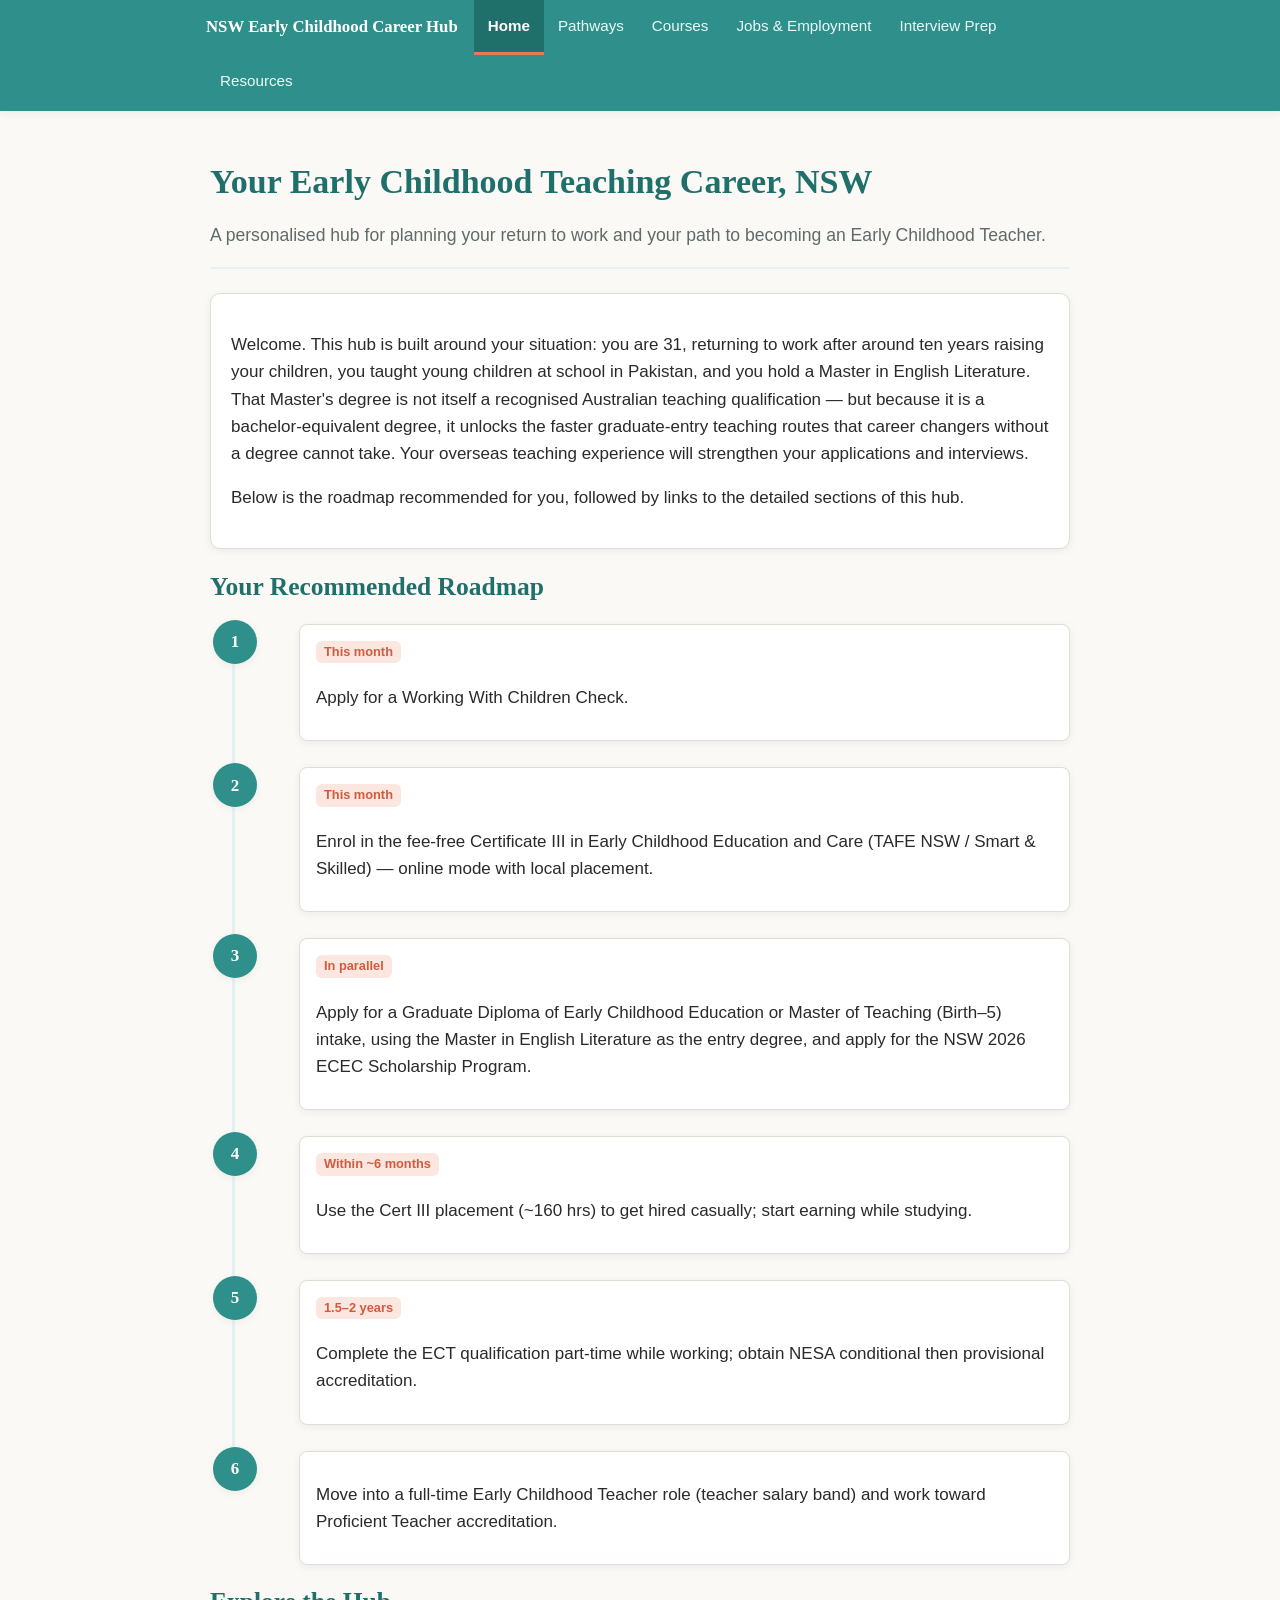
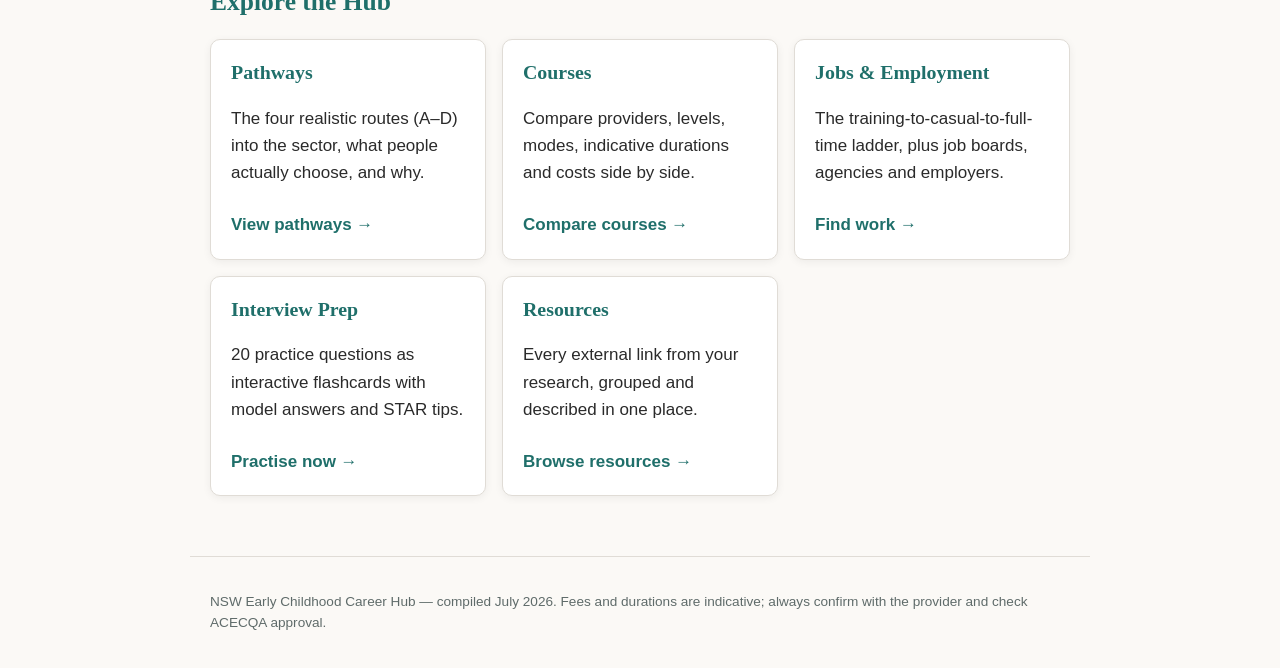
==== index.html @ eee8180d "NSW Early Childhood Career Hub: wiki-style static site, research content, and plan Co-Authored-By: C" ====
<!DOCTYPE html>
<html lang="en">
<head>
<meta charset="UTF-8">
<meta name="viewport" content="width=device-width, initial-scale=1.0">
<title>NSW Early Childhood Career Hub</title>
<link rel="stylesheet" href="styles.css">
</head>
<body>
<nav class="site-nav">
  <div class="nav-inner">
    <a class="brand" href="index.html">NSW Early Childhood Career Hub</a>
    <a class="nav-link active" href="index.html">Home</a>
    <a class="nav-link" href="pathways.html">Pathways</a>
    <a class="nav-link" href="courses.html">Courses</a>
    <a class="nav-link" href="jobs.html">Jobs &amp; Employment</a>
    <a class="nav-link" href="interview.html">Interview Prep</a>
    <a class="nav-link" href="resources.html">Resources</a>
  </div>
</nav>

<main>
  <div class="page-header">
    <h1>Your Early Childhood Teaching Career, NSW</h1>
    <p class="lead">A personalised hub for planning your return to work and your path to becoming an Early Childhood Teacher.</p>
  </div>

  <div class="card">
    <p>Welcome. This hub is built around your situation: you are 31, returning to work after around ten years raising your children, you taught young children at school in Pakistan, and you hold a Master in English Literature. That Master's degree is not itself a recognised Australian teaching qualification &mdash; but because it is a bachelor-equivalent degree, it unlocks the faster graduate-entry teaching routes that career changers without a degree cannot take. Your overseas teaching experience will strengthen your applications and interviews.</p>
    <p>Below is the roadmap recommended for you, followed by links to the detailed sections of this hub.</p>
  </div>

  <h2>Your Recommended Roadmap</h2>
  <ol class="timeline">
    <li>
      <span class="step-num">1</span>
      <div class="step-body">
        <span class="step-when">This month</span>
        <p>Apply for a Working With Children Check.</p>
      </div>
    </li>
    <li>
      <span class="step-num">2</span>
      <div class="step-body">
        <span class="step-when">This month</span>
        <p>Enrol in the fee-free Certificate III in Early Childhood Education and Care (TAFE NSW / Smart &amp; Skilled) &mdash; online mode with local placement.</p>
      </div>
    </li>
    <li>
      <span class="step-num">3</span>
      <div class="step-body">
        <span class="step-when">In parallel</span>
        <p>Apply for a Graduate Diploma of Early Childhood Education or Master of Teaching (Birth&ndash;5) intake, using the Master in English Literature as the entry degree, and apply for the NSW 2026 ECEC Scholarship Program.</p>
      </div>
    </li>
    <li>
      <span class="step-num">4</span>
      <div class="step-body">
        <span class="step-when">Within ~6 months</span>
        <p>Use the Cert III placement (~160 hrs) to get hired casually; start earning while studying.</p>
      </div>
    </li>
    <li>
      <span class="step-num">5</span>
      <div class="step-body">
        <span class="step-when">1.5&ndash;2 years</span>
        <p>Complete the ECT qualification part-time while working; obtain NESA conditional then provisional accreditation.</p>
      </div>
    </li>
    <li>
      <span class="step-num">6</span>
      <div class="step-body">
        <p>Move into a full-time Early Childhood Teacher role (teacher salary band) and work toward Proficient Teacher accreditation.</p>
      </div>
    </li>
  </ol>

  <h2>Explore the Hub</h2>
  <div class="grid">
    <div class="card">
      <h3>Pathways</h3>
      <p>The four realistic routes (A&ndash;D) into the sector, what people actually choose, and why.</p>
      <a class="card-link" href="pathways.html">View pathways &rarr;</a>
    </div>
    <div class="card">
      <h3>Courses</h3>
      <p>Compare providers, levels, modes, indicative durations and costs side by side.</p>
      <a class="card-link" href="courses.html">Compare courses &rarr;</a>
    </div>
    <div class="card">
      <h3>Jobs &amp; Employment</h3>
      <p>The training-to-casual-to-full-time ladder, plus job boards, agencies and employers.</p>
      <a class="card-link" href="jobs.html">Find work &rarr;</a>
    </div>
    <div class="card">
      <h3>Interview Prep</h3>
      <p>20 practice questions as interactive flashcards with model answers and STAR tips.</p>
      <a class="card-link" href="interview.html">Practise now &rarr;</a>
    </div>
    <div class="card">
      <h3>Resources</h3>
      <p>Every external link from your research, grouped and described in one place.</p>
      <a class="card-link" href="resources.html">Browse resources &rarr;</a>
    </div>
  </div>
</main>

<footer class="site-footer">
  <p>NSW Early Childhood Career Hub &mdash; compiled July 2026. Fees and durations are indicative; always confirm with the provider and check ACECQA approval.</p>
</footer>
</body>
</html>
---- styles.css ----
/* NSW Early Childhood Career Hub — shared styles */
:root {
  --teal: #2f8f8a;
  --teal-dark: #1f6f6a;
  --teal-soft: #e3f2f1;
  --coral: #e8785a;
  --coral-dark: #cf5c3f;
  --coral-soft: #fbe6e0;
  --ink: #2a2a2a;
  --muted: #5f6b6a;
  --bg: #fbf9f6;
  --card: #ffffff;
  --border: #e0dcd6;
  --shadow: 0 2px 8px rgba(0,0,0,0.06);
}

* { box-sizing: border-box; }

body {
  margin: 0;
  background: var(--bg);
  color: var(--ink);
  font-family: -apple-system, "Segoe UI", Roboto, Helvetica, Arial, sans-serif;
  line-height: 1.6;
  font-size: 17px;
}

h1, h2, h3, h4 {
  font-family: Georgia, "Times New Roman", serif;
  color: var(--teal-dark);
  line-height: 1.25;
}

a { color: var(--teal-dark); }
a:hover { color: var(--coral-dark); }

/* Navigation */
.site-nav {
  background: var(--teal);
  box-shadow: var(--shadow);
  position: sticky;
  top: 0;
  z-index: 100;
}
.site-nav .nav-inner {
  max-width: 900px;
  margin: 0 auto;
  display: flex;
  flex-wrap: wrap;
  align-items: center;
  padding: 0 16px;
}
.site-nav .brand {
  color: #fff;
  font-family: Georgia, serif;
  font-weight: bold;
  font-size: 1.05rem;
  padding: 12px 16px 12px 0;
  text-decoration: none;
}
.site-nav a.nav-link {
  color: #eafbfa;
  text-decoration: none;
  padding: 14px 14px;
  font-size: 0.95rem;
  border-bottom: 3px solid transparent;
}
.site-nav a.nav-link:hover { background: var(--teal-dark); color: #fff; }
.site-nav a.nav-link.active {
  color: #fff;
  font-weight: 600;
  border-bottom: 3px solid var(--coral);
  background: var(--teal-dark);
}

/* Layout */
main {
  max-width: 900px;
  margin: 0 auto;
  padding: 28px 20px 60px;
}
.page-header {
  border-bottom: 2px solid var(--teal-soft);
  margin-bottom: 24px;
}
.page-header h1 { margin-bottom: 6px; }
.lead { font-size: 1.1rem; color: var(--muted); }

.card {
  background: var(--card);
  border: 1px solid var(--border);
  border-radius: 10px;
  padding: 20px;
  box-shadow: var(--shadow);
  margin-bottom: 18px;
}

.grid {
  display: grid;
  grid-template-columns: repeat(auto-fill, minmax(240px, 1fr));
  gap: 16px;
}
.grid .card { margin-bottom: 0; }
.grid .card h3 { margin-top: 0; }
.grid .card a.card-link {
  display: inline-block;
  margin-top: 8px;
  font-weight: 600;
  text-decoration: none;
}

/* Panels */
.panel {
  border-radius: 10px;
  padding: 18px 20px;
  margin-bottom: 22px;
}
.panel-teal { background: var(--teal-soft); border-left: 5px solid var(--teal); }
.panel-coral { background: var(--coral-soft); border-left: 5px solid var(--coral); }
.panel h2, .panel h3 { margin-top: 0; }

.note-banner {
  background: var(--coral-soft);
  border: 1px solid var(--coral);
  border-radius: 8px;
  padding: 12px 16px;
  font-size: 0.95rem;
  margin-bottom: 22px;
}

.tag {
  display: inline-block;
  background: var(--teal-soft);
  color: var(--teal-dark);
  border-radius: 999px;
  padding: 2px 10px;
  font-size: 0.8rem;
  font-weight: 600;
  margin-right: 6px;
}
.verify {
  background: #fff3cd;
  color: #7a5c00;
  border: 1px dashed #d9ad2b;
  padding: 1px 6px;
  border-radius: 4px;
  font-size: 0.85rem;
}

/* Timeline / roadmap */
.timeline { list-style: none; padding: 0; margin: 0; }
.timeline li {
  position: relative;
  padding: 0 0 26px 64px;
  border-left: 3px solid var(--teal-soft);
  margin-left: 22px;
}
.timeline li:last-child { border-left: 3px solid transparent; padding-bottom: 0; }
.timeline .step-num {
  position: absolute;
  left: -22px;
  top: -4px;
  width: 44px;
  height: 44px;
  background: var(--teal);
  color: #fff;
  border-radius: 50%;
  display: flex;
  align-items: center;
  justify-content: center;
  font-weight: bold;
  font-family: Georgia, serif;
  box-shadow: var(--shadow);
}
.timeline .step-when {
  display: inline-block;
  background: var(--coral-soft);
  color: var(--coral-dark);
  font-size: 0.8rem;
  font-weight: 600;
  border-radius: 6px;
  padding: 1px 8px;
  margin-bottom: 4px;
}
.timeline .step-body { background: var(--card); border:1px solid var(--border); border-radius:8px; padding: 12px 16px; box-shadow: var(--shadow); }

/* Stepper */
.stepper { counter-reset: step; list-style: none; padding: 0; }
.stepper li {
  position: relative;
  padding: 14px 16px 14px 58px;
  background: var(--card);
  border: 1px solid var(--border);
  border-radius: 8px;
  margin-bottom: 12px;
  box-shadow: var(--shadow);
}
.stepper li::before {
  counter-increment: step;
  content: counter(step);
  position: absolute;
  left: 14px;
  top: 14px;
  width: 30px; height: 30px;
  background: var(--coral);
  color: #fff;
  border-radius: 50%;
  display: flex; align-items: center; justify-content: center;
  font-weight: bold;
}

/* Accordion / details */
details.acc {
  background: var(--card);
  border: 1px solid var(--border);
  border-radius: 10px;
  margin-bottom: 14px;
  box-shadow: var(--shadow);
  overflow: hidden;
}
details.acc > summary {
  cursor: pointer;
  padding: 16px 20px;
  font-family: Georgia, serif;
  font-size: 1.1rem;
  color: var(--teal-dark);
  font-weight: bold;
  background: var(--teal-soft);
  list-style: none;
}
details.acc > summary::-webkit-details-marker { display: none; }
details.acc > summary::after { content: " ▸"; color: var(--coral); }
details.acc[open] > summary::after { content: " ▾"; }
details.acc .acc-body { padding: 16px 20px; }
details.acc dl { margin: 0; }
details.acc dt { font-weight: 700; color: var(--muted); margin-top: 8px; }
details.acc dd { margin: 0 0 4px 0; }

/* Tables */
.table-wrap { overflow-x: auto; }
table.compare {
  width: 100%;
  border-collapse: collapse;
  background: var(--card);
  box-shadow: var(--shadow);
  border-radius: 8px;
  overflow: hidden;
  font-size: 0.95rem;
}
table.compare th, table.compare td {
  border: 1px solid var(--border);
  padding: 10px 12px;
  text-align: left;
  vertical-align: top;
}
table.compare thead th {
  background: var(--teal);
  color: #fff;
  font-family: Georgia, serif;
}
table.compare tbody tr:nth-child(even) { background: #f7fbfb; }

/* Link cards list */
.link-list { list-style: none; padding: 0; }
.link-list li {
  background: var(--card);
  border: 1px solid var(--border);
  border-left: 4px solid var(--teal);
  border-radius: 8px;
  padding: 12px 16px;
  margin-bottom: 10px;
  box-shadow: var(--shadow);
}
.link-list li a { font-weight: 600; word-break: break-word; }
.link-list li .desc { display: block; color: var(--muted); font-size: 0.92rem; margin-top: 2px; }

.group-title { border-bottom: 2px solid var(--coral-soft); padding-bottom: 4px; }

/* Interview flashcards */
.filters { margin: 14px 0; display: flex; flex-wrap: wrap; gap: 8px; }
.filters button, .controls button {
  border: 1px solid var(--teal);
  background: #fff;
  color: var(--teal-dark);
  border-radius: 999px;
  padding: 7px 16px;
  cursor: pointer;
  font-size: 0.9rem;
  font-weight: 600;
}
.filters button:hover, .controls button:hover { background: var(--teal-soft); }
.filters button.active { background: var(--teal); color: #fff; }

.flashcard {
  background: var(--card);
  border: 1px solid var(--border);
  border-radius: 12px;
  padding: 24px;
  box-shadow: var(--shadow);
  min-height: 180px;
}
.flashcard .cat-tag {
  display: inline-block;
  background: var(--coral-soft);
  color: var(--coral-dark);
  border-radius: 999px;
  padding: 3px 12px;
  font-size: 0.8rem;
  font-weight: 700;
  margin-bottom: 12px;
}
.flashcard .question { font-size: 1.25rem; font-family: Georgia, serif; color: var(--ink); margin: 0 0 16px; }
.flashcard .answer {
  background: var(--teal-soft);
  border-left: 4px solid var(--teal);
  border-radius: 8px;
  padding: 14px 16px;
  margin-top: 8px;
}
.flashcard .answer .framework { font-weight: 700; color: var(--teal-dark); }
.flashcard .star-tip {
  background: var(--coral-soft);
  border-left: 4px solid var(--coral);
  border-radius: 8px;
  padding: 10px 14px;
  margin-top: 10px;
  font-size: 0.95rem;
}
.controls {
  display: flex;
  align-items: center;
  justify-content: space-between;
  gap: 10px;
  margin-top: 16px;
  flex-wrap: wrap;
}
.controls .counter { font-weight: 600; color: var(--muted); }
.btn-reveal {
  background: var(--coral);
  color: #fff;
  border: none;
  border-radius: 8px;
  padding: 10px 18px;
  cursor: pointer;
  font-weight: 600;
  font-size: 0.95rem;
}
.btn-reveal:hover { background: var(--coral-dark); }

footer.site-footer {
  max-width: 900px;
  margin: 0 auto;
  padding: 20px;
  color: var(--muted);
  font-size: 0.85rem;
  border-top: 1px solid var(--border);
}

@media (max-width: 640px) {
  body { font-size: 16px; }
  .site-nav .nav-inner { padding: 0 8px; }
  .site-nav a.nav-link { padding: 10px 10px; }
  .timeline li { padding-left: 48px; }
}
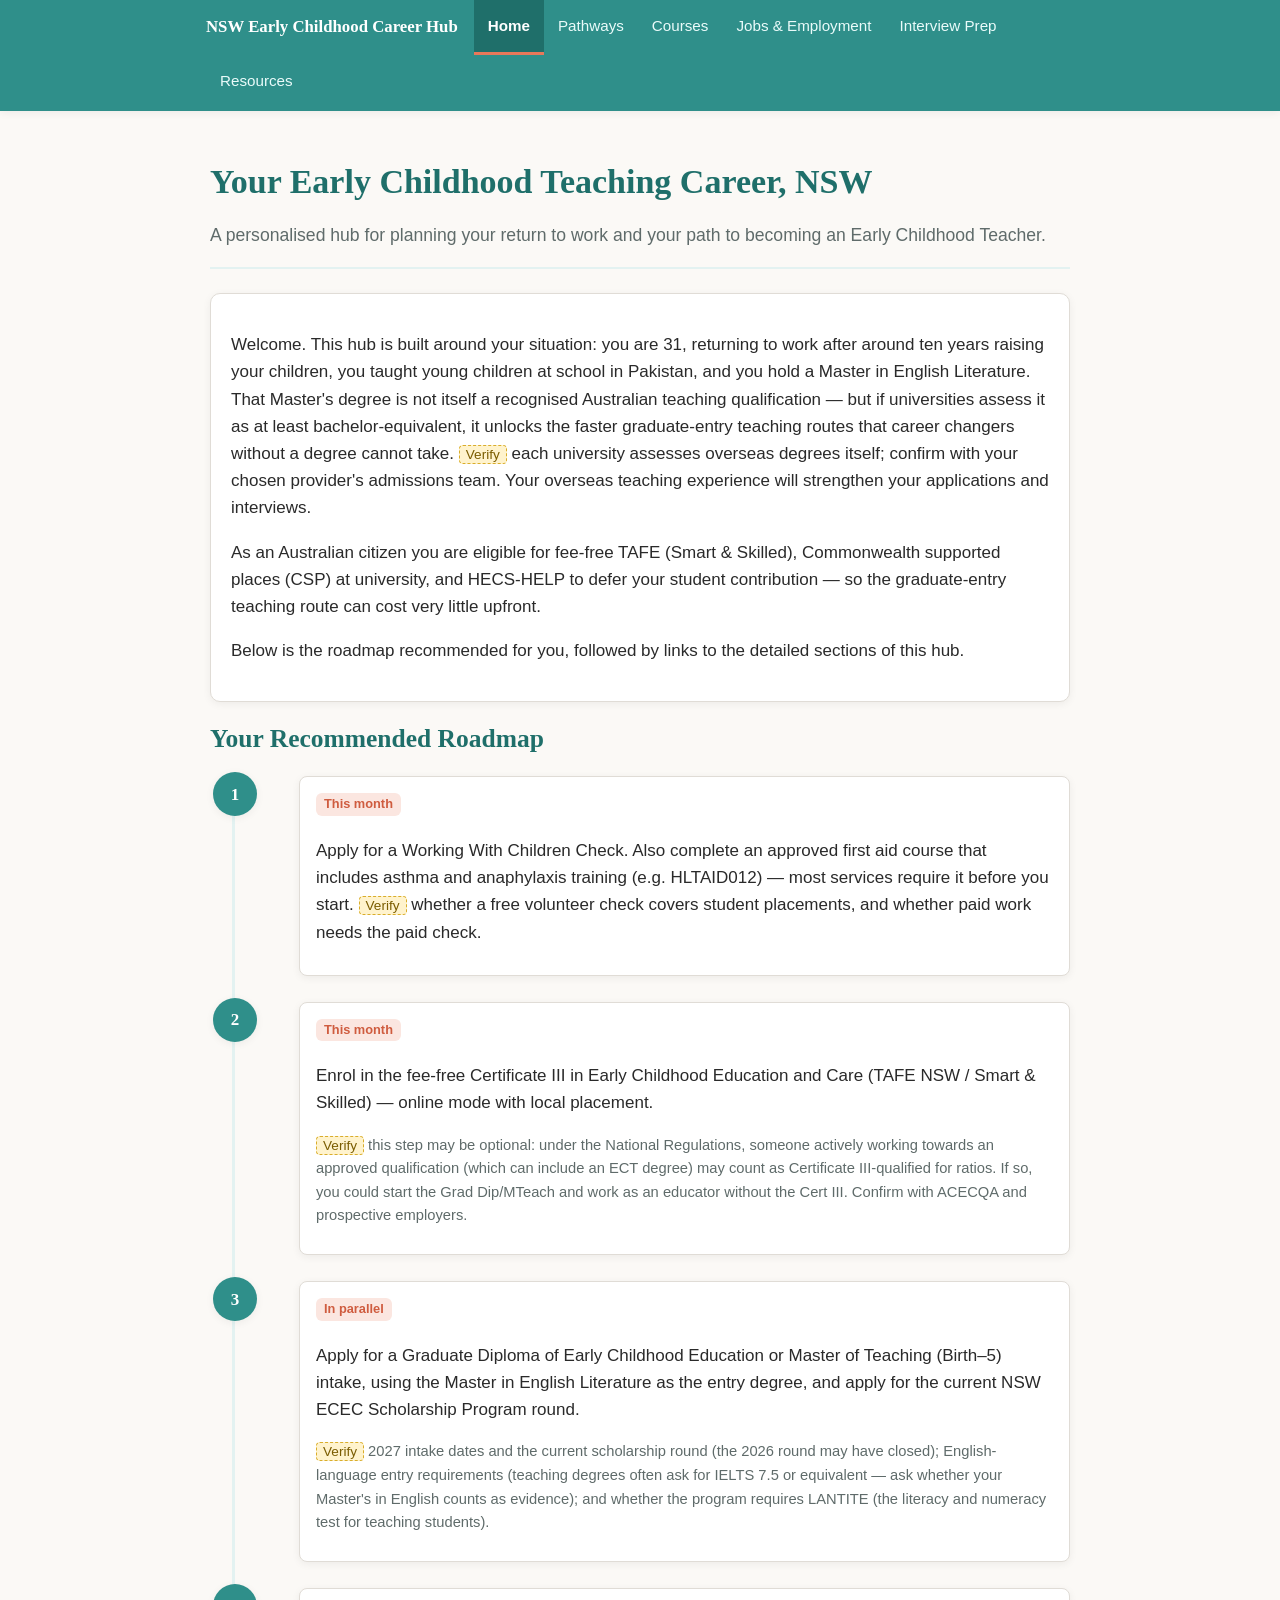
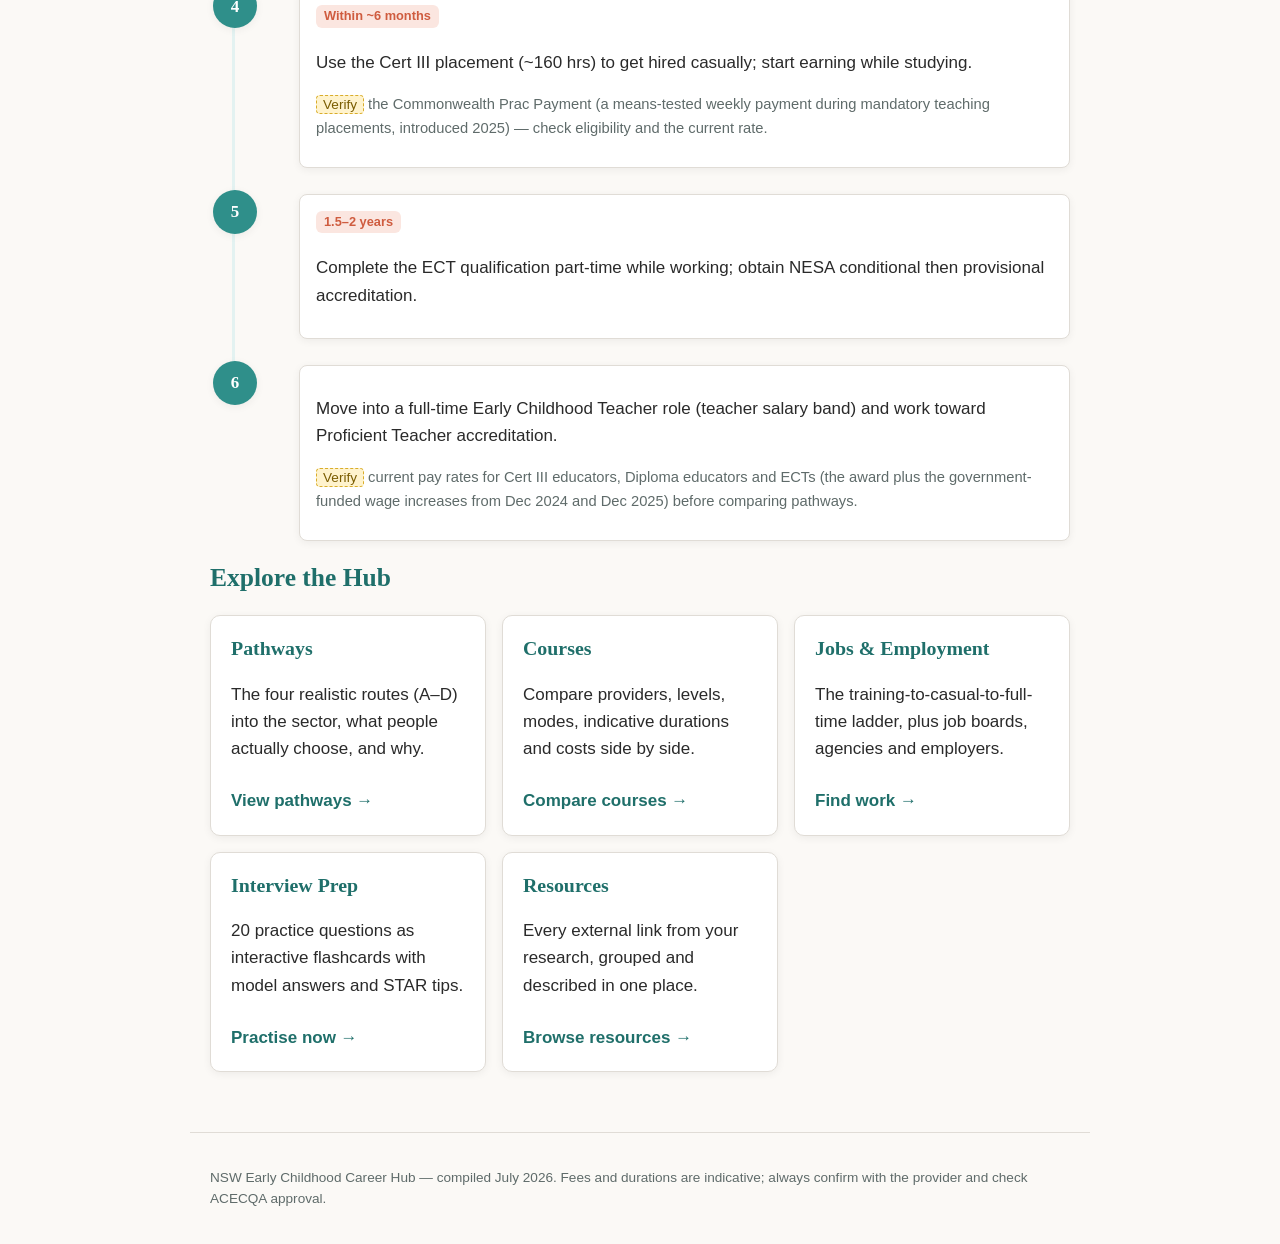
==== commit 3dd02ca8: "Add citizenship eligibility, fix factual inconsistencies, flag items needing verification Co-Authore" ====
--- a/index.html
+++ b/index.html
@@ -26,7 +26,8 @@
   </div>
 
   <div class="card">
-    <p>Welcome. This hub is built around your situation: you are 31, returning to work after around ten years raising your children, you taught young children at school in Pakistan, and you hold a Master in English Literature. That Master's degree is not itself a recognised Australian teaching qualification &mdash; but because it is a bachelor-equivalent degree, it unlocks the faster graduate-entry teaching routes that career changers without a degree cannot take. Your overseas teaching experience will strengthen your applications and interviews.</p>
+    <p>Welcome. This hub is built around your situation: you are 31, returning to work after around ten years raising your children, you taught young children at school in Pakistan, and you hold a Master in English Literature. That Master's degree is not itself a recognised Australian teaching qualification &mdash; but if universities assess it as at least bachelor-equivalent, it unlocks the faster graduate-entry teaching routes that career changers without a degree cannot take. <span class="verify">Verify</span> each university assesses overseas degrees itself; confirm with your chosen provider's admissions team. Your overseas teaching experience will strengthen your applications and interviews.</p>
+    <p>As an Australian citizen you are eligible for fee-free TAFE (Smart &amp; Skilled), Commonwealth supported places (CSP) at university, and HECS-HELP to defer your student contribution &mdash; so the graduate-entry teaching route can cost very little upfront.</p>
     <p>Below is the roadmap recommended for you, followed by links to the detailed sections of this hub.</p>
   </div>
 
@@ -36,7 +37,7 @@
       <span class="step-num">1</span>
       <div class="step-body">
         <span class="step-when">This month</span>
-        <p>Apply for a Working With Children Check.</p>
+        <p>Apply for a Working With Children Check. Also complete an approved first aid course that includes asthma and anaphylaxis training (e.g. HLTAID012) &mdash; most services require it before you start. <span class="verify">Verify</span> whether a free volunteer check covers student placements, and whether paid work needs the paid check.</p>
       </div>
     </li>
     <li>
@@ -44,13 +45,15 @@
       <div class="step-body">
         <span class="step-when">This month</span>
         <p>Enrol in the fee-free Certificate III in Early Childhood Education and Care (TAFE NSW / Smart &amp; Skilled) &mdash; online mode with local placement.</p>
+        <p class="verify-note"><span class="verify">Verify</span> this step may be optional: under the National Regulations, someone actively working towards an approved qualification (which can include an ECT degree) may count as Certificate III-qualified for ratios. If so, you could start the Grad Dip/MTeach and work as an educator without the Cert III. Confirm with ACECQA and prospective employers.</p>
       </div>
     </li>
     <li>
       <span class="step-num">3</span>
       <div class="step-body">
         <span class="step-when">In parallel</span>
-        <p>Apply for a Graduate Diploma of Early Childhood Education or Master of Teaching (Birth&ndash;5) intake, using the Master in English Literature as the entry degree, and apply for the NSW 2026 ECEC Scholarship Program.</p>
+        <p>Apply for a Graduate Diploma of Early Childhood Education or Master of Teaching (Birth&ndash;5) intake, using the Master in English Literature as the entry degree, and apply for the current NSW ECEC Scholarship Program round.</p>
+        <p class="verify-note"><span class="verify">Verify</span> 2027 intake dates and the current scholarship round (the 2026 round may have closed); English-language entry requirements (teaching degrees often ask for IELTS 7.5 or equivalent &mdash; ask whether your Master's in English counts as evidence); and whether the program requires LANTITE (the literacy and numeracy test for teaching students).</p>
       </div>
     </li>
     <li>
@@ -58,6 +61,7 @@
       <div class="step-body">
         <span class="step-when">Within ~6 months</span>
         <p>Use the Cert III placement (~160 hrs) to get hired casually; start earning while studying.</p>
+        <p class="verify-note"><span class="verify">Verify</span> the Commonwealth Prac Payment (a means-tested weekly payment during mandatory teaching placements, introduced 2025) &mdash; check eligibility and the current rate.</p>
       </div>
     </li>
     <li>
@@ -71,6 +75,7 @@
       <span class="step-num">6</span>
       <div class="step-body">
         <p>Move into a full-time Early Childhood Teacher role (teacher salary band) and work toward Proficient Teacher accreditation.</p>
+        <p class="verify-note"><span class="verify">Verify</span> current pay rates for Cert III educators, Diploma educators and ECTs (the award plus the government-funded wage increases from Dec 2024 and Dec 2025) before comparing pathways.</p>
       </div>
     </li>
   </ol>
--- a/styles.css
+++ b/styles.css
@@ -138,6 +138,7 @@
   font-weight: 600;
   margin-right: 6px;
 }
+.verify-note { font-size: 0.92rem; color: var(--muted); }
 .verify {
   background: #fff3cd;
   color: #7a5c00;
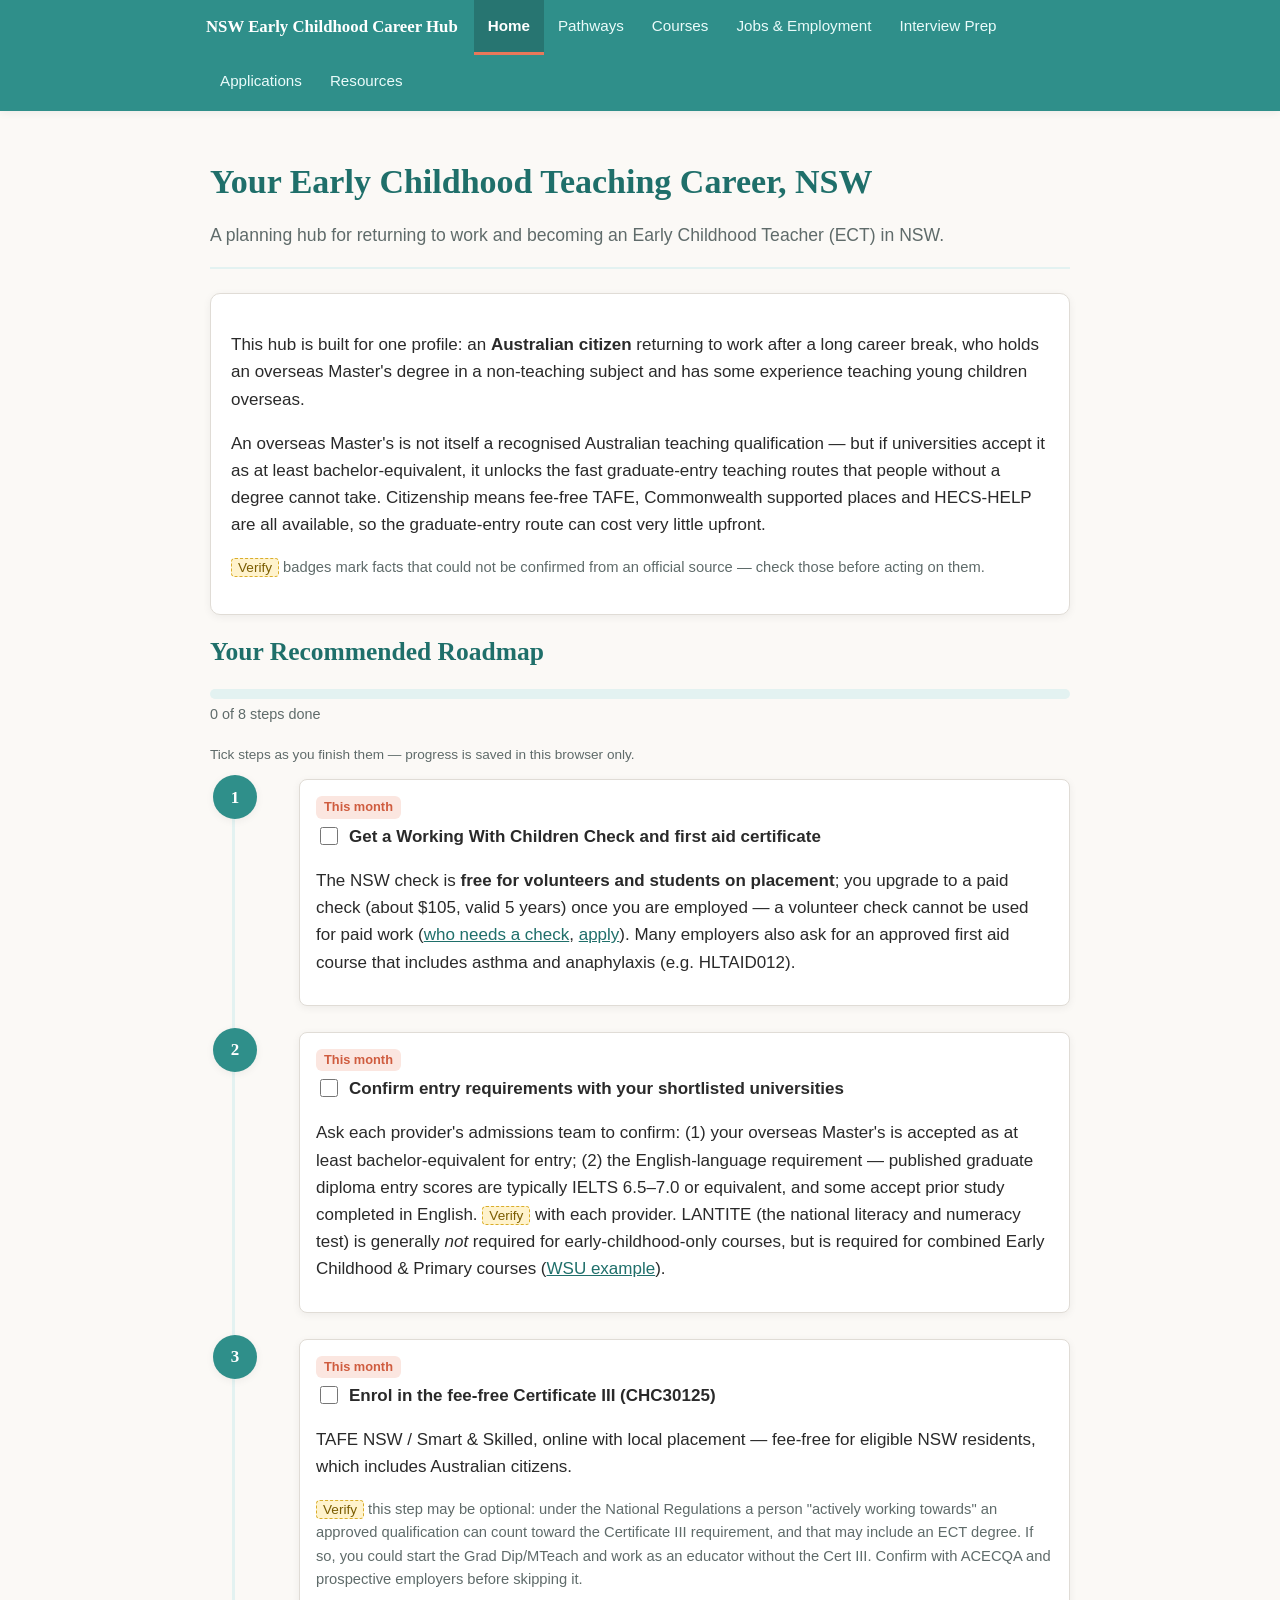
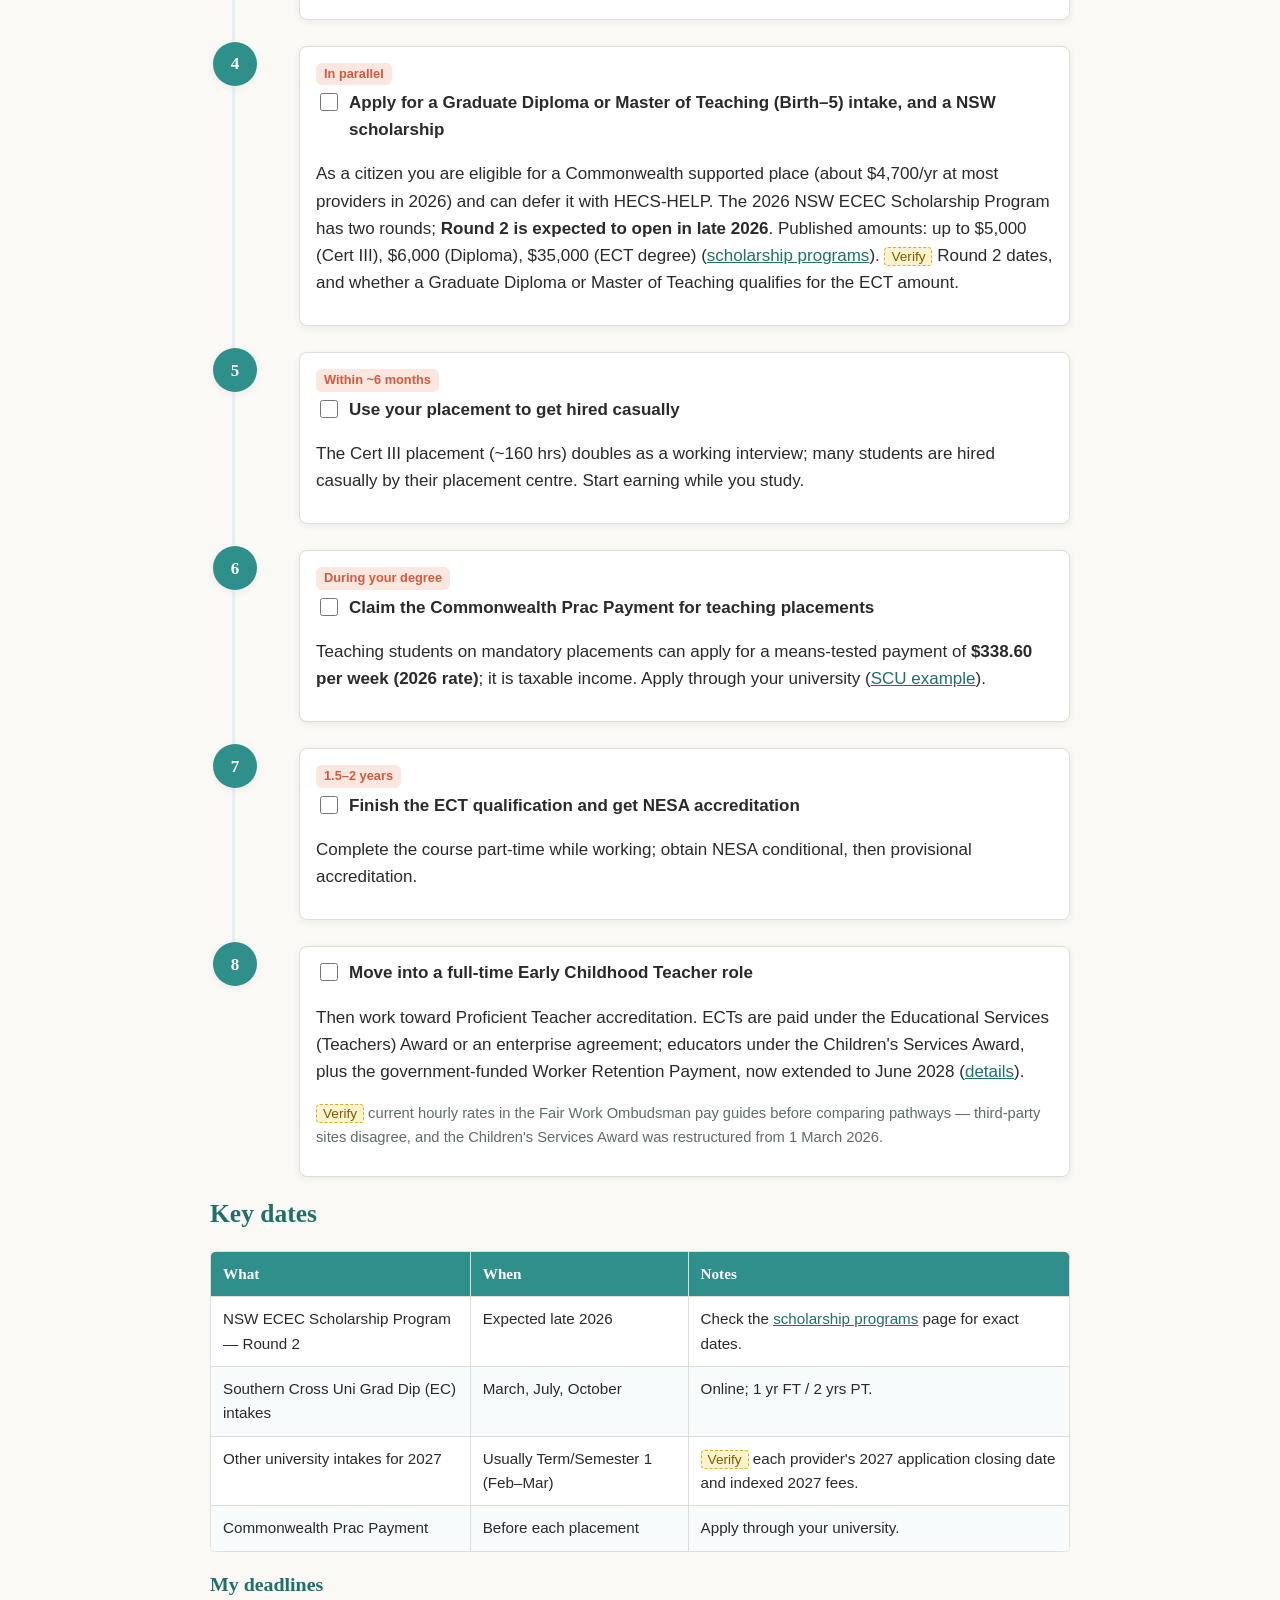
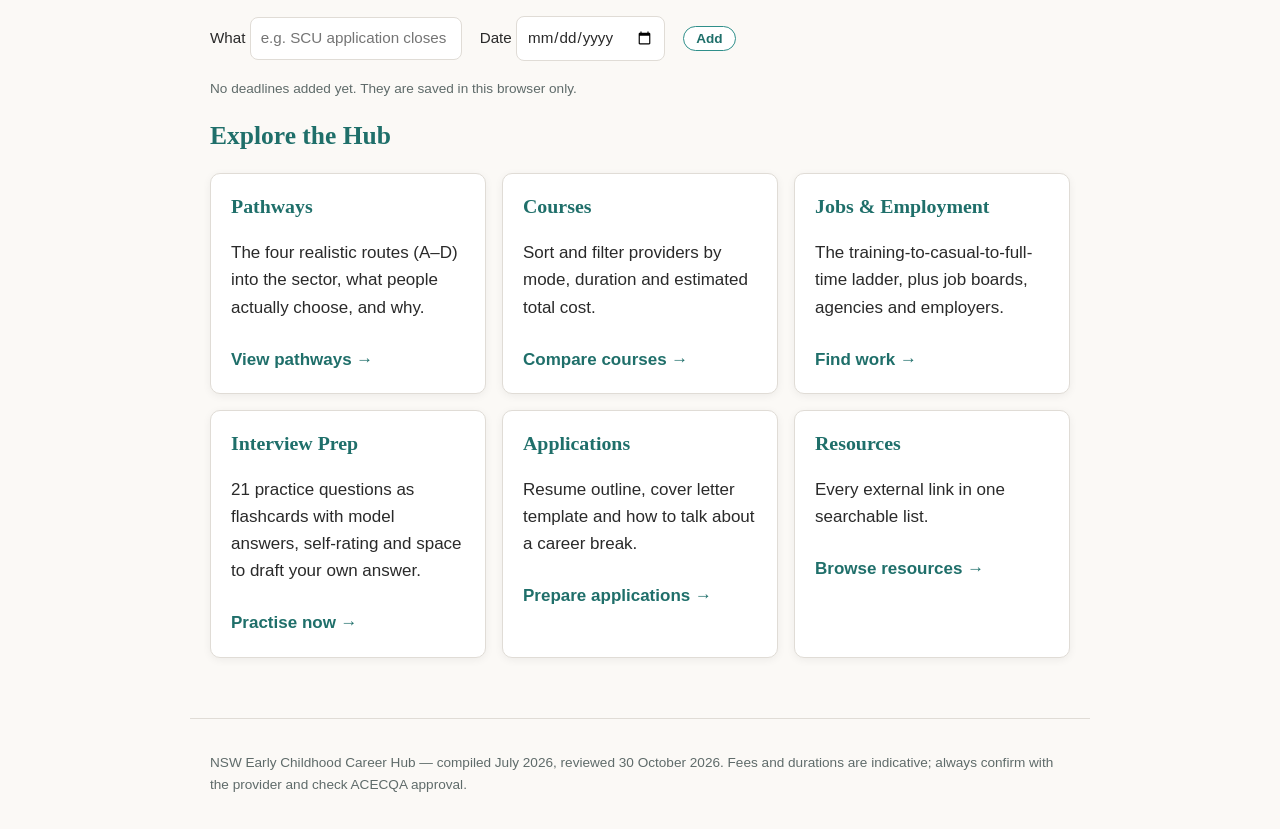
==== commit a5a7fb38: "Verify flagged facts, de-personalise, add checklist/deadlines/sorting/interview rating/applications " ====
--- a/index.html
+++ b/index.html
@@ -4,81 +4,131 @@
 <meta charset="UTF-8">
 <meta name="viewport" content="width=device-width, initial-scale=1.0">
 <title>NSW Early Childhood Career Hub</title>
+<meta name="description" content="Step-by-step roadmap into early childhood teaching in NSW for a graduate returning to work.">
 <link rel="stylesheet" href="styles.css">
 </head>
 <body>
-<nav class="site-nav">
+<a class="skip-link" href="#main">Skip to content</a>
+<nav class="site-nav" aria-label="Main">
   <div class="nav-inner">
     <a class="brand" href="index.html">NSW Early Childhood Career Hub</a>
-    <a class="nav-link active" href="index.html">Home</a>
+    <a class="nav-link active" aria-current="page" href="index.html">Home</a>
     <a class="nav-link" href="pathways.html">Pathways</a>
     <a class="nav-link" href="courses.html">Courses</a>
     <a class="nav-link" href="jobs.html">Jobs &amp; Employment</a>
     <a class="nav-link" href="interview.html">Interview Prep</a>
+    <a class="nav-link" href="applications.html">Applications</a>
     <a class="nav-link" href="resources.html">Resources</a>
   </div>
 </nav>
 
-<main>
+<main id="main">
   <div class="page-header">
     <h1>Your Early Childhood Teaching Career, NSW</h1>
-    <p class="lead">A personalised hub for planning your return to work and your path to becoming an Early Childhood Teacher.</p>
+    <p class="lead">A planning hub for returning to work and becoming an Early Childhood Teacher (ECT) in NSW.</p>
   </div>
 
   <div class="card">
-    <p>Welcome. This hub is built around your situation: you are 31, returning to work after around ten years raising your children, you taught young children at school in Pakistan, and you hold a Master in English Literature. That Master's degree is not itself a recognised Australian teaching qualification &mdash; but if universities assess it as at least bachelor-equivalent, it unlocks the faster graduate-entry teaching routes that career changers without a degree cannot take. <span class="verify">Verify</span> each university assesses overseas degrees itself; confirm with your chosen provider's admissions team. Your overseas teaching experience will strengthen your applications and interviews.</p>
-    <p>As an Australian citizen you are eligible for fee-free TAFE (Smart &amp; Skilled), Commonwealth supported places (CSP) at university, and HECS-HELP to defer your student contribution &mdash; so the graduate-entry teaching route can cost very little upfront.</p>
-    <p>Below is the roadmap recommended for you, followed by links to the detailed sections of this hub.</p>
+    <p>This hub is built for one profile: an <strong>Australian citizen</strong> returning to work after a long career break, who holds an overseas Master's degree in a non-teaching subject and has some experience teaching young children overseas.</p>
+    <p>An overseas Master's is not itself a recognised Australian teaching qualification &mdash; but if universities accept it as at least bachelor-equivalent, it unlocks the fast graduate-entry teaching routes that people without a degree cannot take. Citizenship means fee-free TAFE, Commonwealth supported places and HECS-HELP are all available, so the graduate-entry route can cost very little upfront.</p>
+    <p class="verify-note"><span class="verify">Verify</span> badges mark facts that could not be confirmed from an official source &mdash; check those before acting on them.</p>
   </div>
 
   <h2>Your Recommended Roadmap</h2>
+  <div class="progress no-print">
+    <div class="progress-bar" role="presentation"><span id="progressBar"></span></div>
+    <div class="progress-label" id="progressLabel" aria-live="polite"></div>
+  </div>
+  <p class="kbd-hint no-print">Tick steps as you finish them &mdash; progress is saved in this browser only.</p>
   <ol class="timeline">
     <li>
       <span class="step-num">1</span>
       <div class="step-body">
         <span class="step-when">This month</span>
-        <p>Apply for a Working With Children Check. Also complete an approved first aid course that includes asthma and anaphylaxis training (e.g. HLTAID012) &mdash; most services require it before you start. <span class="verify">Verify</span> whether a free volunteer check covers student placements, and whether paid work needs the paid check.</p>
+        <label class="step-check"><input type="checkbox" data-step="wwcc"><span>Get a Working With Children Check and first aid certificate</span></label>
+        <p>The NSW check is <strong>free for volunteers and students on placement</strong>; you upgrade to a paid check (about $105, valid 5 years) once you are employed &mdash; a volunteer check cannot be used for paid work (<a href="https://ocg.nsw.gov.au/working-children-check/who-needs-check">who needs a check</a>, <a href="https://www.service.nsw.gov.au/transaction/apply-working-children-check">apply</a>). Many employers also ask for an approved first aid course that includes asthma and anaphylaxis (e.g. HLTAID012).</p>
       </div>
     </li>
     <li>
       <span class="step-num">2</span>
       <div class="step-body">
         <span class="step-when">This month</span>
-        <p>Enrol in the fee-free Certificate III in Early Childhood Education and Care (TAFE NSW / Smart &amp; Skilled) &mdash; online mode with local placement.</p>
-        <p class="verify-note"><span class="verify">Verify</span> this step may be optional: under the National Regulations, someone actively working towards an approved qualification (which can include an ECT degree) may count as Certificate III-qualified for ratios. If so, you could start the Grad Dip/MTeach and work as an educator without the Cert III. Confirm with ACECQA and prospective employers.</p>
+        <label class="step-check"><input type="checkbox" data-step="entry"><span>Confirm entry requirements with your shortlisted universities</span></label>
+        <p>Ask each provider's admissions team to confirm: (1) your overseas Master's is accepted as at least bachelor-equivalent for entry; (2) the English-language requirement &mdash; published graduate diploma entry scores are typically IELTS 6.5&ndash;7.0 or equivalent, and some accept prior study completed in English. <span class="verify">Verify</span> with each provider. LANTITE (the national literacy and numeracy test) is generally <em>not</em> required for early-childhood-only courses, but is required for combined Early Childhood &amp; Primary courses (<a href="https://www.westernsydney.edu.au/schools/soed/special_requirements">WSU example</a>).</p>
       </div>
     </li>
     <li>
       <span class="step-num">3</span>
       <div class="step-body">
-        <span class="step-when">In parallel</span>
-        <p>Apply for a Graduate Diploma of Early Childhood Education or Master of Teaching (Birth&ndash;5) intake, using the Master in English Literature as the entry degree, and apply for the current NSW ECEC Scholarship Program round.</p>
-        <p class="verify-note"><span class="verify">Verify</span> 2027 intake dates and the current scholarship round (the 2026 round may have closed); English-language entry requirements (teaching degrees often ask for IELTS 7.5 or equivalent &mdash; ask whether your Master's in English counts as evidence); and whether the program requires LANTITE (the literacy and numeracy test for teaching students).</p>
+        <span class="step-when">This month</span>
+        <label class="step-check"><input type="checkbox" data-step="cert3"><span>Enrol in the fee-free Certificate III (CHC30125)</span></label>
+        <p>TAFE NSW / Smart &amp; Skilled, online with local placement &mdash; fee-free for eligible NSW residents, which includes Australian citizens.</p>
+        <p class="verify-note"><span class="verify">Verify</span> this step may be optional: under the National Regulations a person "actively working towards" an approved qualification can count toward the Certificate III requirement, and that may include an ECT degree. If so, you could start the Grad Dip/MTeach and work as an educator without the Cert III. Confirm with ACECQA and prospective employers before skipping it.</p>
       </div>
     </li>
     <li>
       <span class="step-num">4</span>
       <div class="step-body">
-        <span class="step-when">Within ~6 months</span>
-        <p>Use the Cert III placement (~160 hrs) to get hired casually; start earning while studying.</p>
-        <p class="verify-note"><span class="verify">Verify</span> the Commonwealth Prac Payment (a means-tested weekly payment during mandatory teaching placements, introduced 2025) &mdash; check eligibility and the current rate.</p>
+        <span class="step-when">In parallel</span>
+        <label class="step-check"><input type="checkbox" data-step="apply"><span>Apply for a Graduate Diploma or Master of Teaching (Birth&ndash;5) intake, and a NSW scholarship</span></label>
+        <p>As a citizen you are eligible for a Commonwealth supported place (about $4,700/yr at most providers in 2026) and can defer it with HECS-HELP. The 2026 NSW ECEC Scholarship Program has two rounds; <strong>Round 2 is expected to open in late 2026</strong>. Published amounts: up to $5,000 (Cert III), $6,000 (Diploma), $35,000 (ECT degree) (<a href="https://education.nsw.gov.au/early-childhood-education/initiatives/early-childhood-careers/available-supports">scholarship programs</a>). <span class="verify">Verify</span> Round 2 dates, and whether a Graduate Diploma or Master of Teaching qualifies for the ECT amount.</p>
       </div>
     </li>
     <li>
       <span class="step-num">5</span>
       <div class="step-body">
-        <span class="step-when">1.5&ndash;2 years</span>
-        <p>Complete the ECT qualification part-time while working; obtain NESA conditional then provisional accreditation.</p>
+        <span class="step-when">Within ~6 months</span>
+        <label class="step-check"><input type="checkbox" data-step="casual"><span>Use your placement to get hired casually</span></label>
+        <p>The Cert III placement (~160 hrs) doubles as a working interview; many students are hired casually by their placement centre. Start earning while you study.</p>
       </div>
     </li>
     <li>
       <span class="step-num">6</span>
       <div class="step-body">
-        <p>Move into a full-time Early Childhood Teacher role (teacher salary band) and work toward Proficient Teacher accreditation.</p>
-        <p class="verify-note"><span class="verify">Verify</span> current pay rates for Cert III educators, Diploma educators and ECTs (the award plus the government-funded wage increases from Dec 2024 and Dec 2025) before comparing pathways.</p>
+        <span class="step-when">During your degree</span>
+        <label class="step-check"><input type="checkbox" data-step="prac"><span>Claim the Commonwealth Prac Payment for teaching placements</span></label>
+        <p>Teaching students on mandatory placements can apply for a means-tested payment of <strong>$338.60 per week (2026 rate)</strong>; it is taxable income. Apply through your university (<a href="https://www.scu.edu.au/current-students/enrolling/commonwealth-prac-payments">SCU example</a>).</p>
+      </div>
+    </li>
+    <li>
+      <span class="step-num">7</span>
+      <div class="step-body">
+        <span class="step-when">1.5&ndash;2 years</span>
+        <label class="step-check"><input type="checkbox" data-step="ect"><span>Finish the ECT qualification and get NESA accreditation</span></label>
+        <p>Complete the course part-time while working; obtain NESA conditional, then provisional accreditation.</p>
+      </div>
+    </li>
+    <li>
+      <span class="step-num">8</span>
+      <div class="step-body">
+        <label class="step-check"><input type="checkbox" data-step="proficient"><span>Move into a full-time Early Childhood Teacher role</span></label>
+        <p>Then work toward Proficient Teacher accreditation. ECTs are paid under the Educational Services (Teachers) Award or an enterprise agreement; educators under the Children's Services Award, plus the government-funded Worker Retention Payment, now extended to June 2028 (<a href="https://www.education.gov.au/early-childhood/workforce/wages/how-apply-worker-retention-payment">details</a>).</p>
+        <p class="verify-note"><span class="verify">Verify</span> current hourly rates in the Fair Work Ombudsman pay guides before comparing pathways &mdash; third-party sites disagree, and the Children's Services Award was restructured from 1 March 2026.</p>
       </div>
     </li>
   </ol>
+
+  <h2>Key dates</h2>
+  <div class="table-wrap">
+  <table class="compare">
+    <thead><tr><th>What</th><th>When</th><th>Notes</th></tr></thead>
+    <tbody>
+      <tr><td>NSW ECEC Scholarship Program &mdash; Round 2</td><td>Expected late 2026</td><td>Check the <a href="https://education.nsw.gov.au/early-childhood-education/initiatives/early-childhood-careers/available-supports">scholarship programs</a> page for exact dates.</td></tr>
+      <tr><td>Southern Cross Uni Grad Dip (EC) intakes</td><td>March, July, October</td><td>Online; 1 yr FT / 2 yrs PT.</td></tr>
+      <tr><td>Other university intakes for 2027</td><td>Usually Term/Semester 1 (Feb&ndash;Mar)</td><td><span class="verify">Verify</span> each provider's 2027 application closing date and indexed 2027 fees.</td></tr>
+      <tr><td>Commonwealth Prac Payment</td><td>Before each placement</td><td>Apply through your university.</td></tr>
+    </tbody>
+  </table>
+  </div>
+
+  <h3>My deadlines</h3>
+  <form id="dlForm" class="toolbar no-print">
+    <label>What <input type="text" name="what" required placeholder="e.g. SCU application closes"></label>
+    <label>Date <input type="date" name="date" required></label>
+    <button class="small-btn" type="submit">Add</button>
+  </form>
+  <ul class="deadline-list" id="dlList" aria-live="polite"></ul>
+  <p class="kbd-hint" id="dlEmpty">No deadlines added yet. They are saved in this browser only.</p>
 
   <h2>Explore the Hub</h2>
   <div class="grid">
@@ -89,7 +139,7 @@
     </div>
     <div class="card">
       <h3>Courses</h3>
-      <p>Compare providers, levels, modes, indicative durations and costs side by side.</p>
+      <p>Sort and filter providers by mode, duration and estimated total cost.</p>
       <a class="card-link" href="courses.html">Compare courses &rarr;</a>
     </div>
     <div class="card">
@@ -99,19 +149,25 @@
     </div>
     <div class="card">
       <h3>Interview Prep</h3>
-      <p>20 practice questions as interactive flashcards with model answers and STAR tips.</p>
+      <p>21 practice questions as flashcards with model answers, self-rating and space to draft your own answer.</p>
       <a class="card-link" href="interview.html">Practise now &rarr;</a>
     </div>
     <div class="card">
+      <h3>Applications</h3>
+      <p>Resume outline, cover letter template and how to talk about a career break.</p>
+      <a class="card-link" href="applications.html">Prepare applications &rarr;</a>
+    </div>
+    <div class="card">
       <h3>Resources</h3>
-      <p>Every external link from your research, grouped and described in one place.</p>
+      <p>Every external link in one searchable list.</p>
       <a class="card-link" href="resources.html">Browse resources &rarr;</a>
     </div>
   </div>
 </main>
 
 <footer class="site-footer">
-  <p>NSW Early Childhood Career Hub &mdash; compiled July 2026. Fees and durations are indicative; always confirm with the provider and check ACECQA approval.</p>
+  <p>NSW Early Childhood Career Hub &mdash; compiled July 2026, reviewed 30 October 2026. Fees and durations are indicative; always confirm with the provider and check ACECQA approval.</p>
 </footer>
+<script src="app.js"></script>
 </body>
 </html>
--- a/styles.css
+++ b/styles.css
@@ -12,6 +12,35 @@
   --card: #ffffff;
   --border: #e0dcd6;
   --shadow: 0 2px 8px rgba(0,0,0,0.06);
+  --on-accent: #ffffff;
+  --stripe: #f7fbfb;
+  --btn-bg: #ffffff;
+  --verify-bg: #fff3cd;
+  --verify-ink: #7a5c00;
+  --verify-border: #d9ad2b;
+  --ok: #2f7d32;
+}
+@media (prefers-color-scheme: dark) {
+  :root {
+    --teal: #3aa39d;
+    --teal-dark: #7fd3cd;
+    --teal-soft: #17302f;
+    --coral: #e8785a;
+    --coral-dark: #f2a58f;
+    --coral-soft: #3a2420;
+    --ink: #e8e6e3;
+    --muted: #a9b4b3;
+    --bg: #121615;
+    --card: #1b2120;
+    --border: #2f3836;
+    --shadow: 0 2px 8px rgba(0,0,0,0.4);
+    --stripe: #1f2726;
+    --btn-bg: #1b2120;
+    --verify-bg: #3a3014;
+    --verify-ink: #f3d27a;
+    --verify-border: #a8842a;
+    --ok: #7ccf80;
+  }
 }
 
 * { box-sizing: border-box; }
@@ -65,12 +94,12 @@
   font-size: 0.95rem;
   border-bottom: 3px solid transparent;
 }
-.site-nav a.nav-link:hover { background: var(--teal-dark); color: #fff; }
+.site-nav a.nav-link:hover { background: rgba(0,0,0,0.18); color: #fff; }
 .site-nav a.nav-link.active {
   color: #fff;
   font-weight: 600;
   border-bottom: 3px solid var(--coral);
-  background: var(--teal-dark);
+  background: rgba(0,0,0,0.18);
 }
 
 /* Layout */
@@ -140,9 +169,9 @@
 }
 .verify-note { font-size: 0.92rem; color: var(--muted); }
 .verify {
-  background: #fff3cd;
-  color: #7a5c00;
-  border: 1px dashed #d9ad2b;
+  background: var(--verify-bg);
+  color: var(--verify-ink);
+  border: 1px dashed var(--verify-border);
   padding: 1px 6px;
   border-radius: 4px;
   font-size: 0.85rem;
@@ -259,7 +288,7 @@
   color: #fff;
   font-family: Georgia, serif;
 }
-table.compare tbody tr:nth-child(even) { background: #f7fbfb; }
+table.compare tbody tr:nth-child(even) { background: var(--stripe); }
 
 /* Link cards list */
 .link-list { list-style: none; padding: 0; }
@@ -281,7 +310,7 @@
 .filters { margin: 14px 0; display: flex; flex-wrap: wrap; gap: 8px; }
 .filters button, .controls button {
   border: 1px solid var(--teal);
-  background: #fff;
+  background: var(--btn-bg);
   color: var(--teal-dark);
   border-radius: 999px;
   padding: 7px 16px;
@@ -290,7 +319,7 @@
   font-weight: 600;
 }
 .filters button:hover, .controls button:hover { background: var(--teal-soft); }
-.filters button.active { background: var(--teal); color: #fff; }
+.filters button.active { background: var(--teal); color: var(--on-accent); }
 
 .flashcard {
   background: var(--card);
@@ -359,7 +388,62 @@
 
 @media (max-width: 640px) {
   body { font-size: 16px; }
+  .site-nav { position: static; }
   .site-nav .nav-inner { padding: 0 8px; }
   .site-nav a.nav-link { padding: 10px 10px; }
   .timeline li { padding-left: 48px; }
 }
+
+/* Skip link */
+.skip-link { position: absolute; left: -9999px; top: 0; background: var(--card); color: var(--teal-dark); padding: 8px 12px; z-index: 200; }
+.skip-link:focus { left: 8px; top: 8px; }
+:focus-visible { outline: 3px solid var(--coral); outline-offset: 2px; }
+
+/* Roadmap checklist */
+.progress { margin: 0 0 18px; }
+.progress-bar { height: 10px; background: var(--teal-soft); border-radius: 999px; overflow: hidden; }
+.progress-bar span { display: block; height: 100%; width: 0; background: var(--teal); transition: width .2s; }
+.progress-label { font-size: 0.9rem; color: var(--muted); margin-top: 4px; }
+.step-check { display: flex; gap: 8px; align-items: flex-start; font-weight: 600; cursor: pointer; }
+.step-check input { width: 18px; height: 18px; margin-top: 4px; accent-color: var(--teal); flex: none; }
+.timeline li.done .step-num { background: var(--ok); }
+.timeline li.done .step-check span { text-decoration: line-through; color: var(--muted); }
+
+/* Forms / small controls */
+.toolbar { display: flex; flex-wrap: wrap; gap: 10px 18px; align-items: center; margin: 0 0 14px; }
+.toolbar label { font-size: 0.95rem; }
+input[type=search], input[type=text], input[type=date], select, textarea {
+  font: inherit; color: var(--ink); background: var(--card);
+  border: 1px solid var(--border); border-radius: 8px; padding: 8px 10px;
+}
+input[type=search] { width: 100%; max-width: 420px; }
+textarea { width: 100%; min-height: 110px; }
+table.compare th button.sort {
+  all: unset; cursor: pointer; color: var(--on-accent); font-family: Georgia, serif; font-weight: bold;
+}
+table.compare th button.sort::after { content: " \2195"; opacity: .7; }
+table.compare th[aria-sort=ascending] button.sort::after { content: " \2191"; }
+table.compare th[aria-sort=descending] button.sort::after { content: " \2193"; }
+.deadline-list { list-style: none; padding: 0; }
+.deadline-list li { display: flex; justify-content: space-between; gap: 10px; align-items: center; background: var(--card); border: 1px solid var(--border); border-radius: 8px; padding: 8px 12px; margin-bottom: 8px; }
+.deadline-list li.overdue { border-left: 4px solid var(--coral); }
+.deadline-list button, .rate button, .small-btn {
+  border: 1px solid var(--teal); background: var(--btn-bg); color: var(--teal-dark);
+  border-radius: 999px; padding: 4px 12px; cursor: pointer; font-size: 0.85rem; font-weight: 600;
+}
+.rate { display: flex; flex-wrap: wrap; gap: 8px; align-items: center; margin-top: 12px; }
+.rate button[aria-pressed=true] { background: var(--teal); color: var(--on-accent); }
+.kbd-hint { font-size: 0.85rem; color: var(--muted); }
+.template { background: var(--card); border: 1px dashed var(--border); border-radius: 8px; padding: 14px 16px; white-space: pre-wrap; font-family: ui-monospace, Menlo, Consolas, monospace; font-size: 0.9rem; }
+.hidden { display: none !important; }
+
+/* Print */
+@media print {
+  .site-nav, .site-footer, .controls, .filters, .toolbar, .skip-link, .rate, .no-print { display: none !important; }
+  body { background: #fff; color: #000; font-size: 12pt; }
+  main { max-width: none; padding: 0; }
+  .card, .panel, .timeline .step-body, .link-list li, details.acc { box-shadow: none; break-inside: avoid; }
+  details.acc > .acc-body { display: block; }
+  a { color: #000; }
+  a[href^="http"]::after { content: " (" attr(href) ")"; font-size: 9pt; word-break: break-all; }
+}
